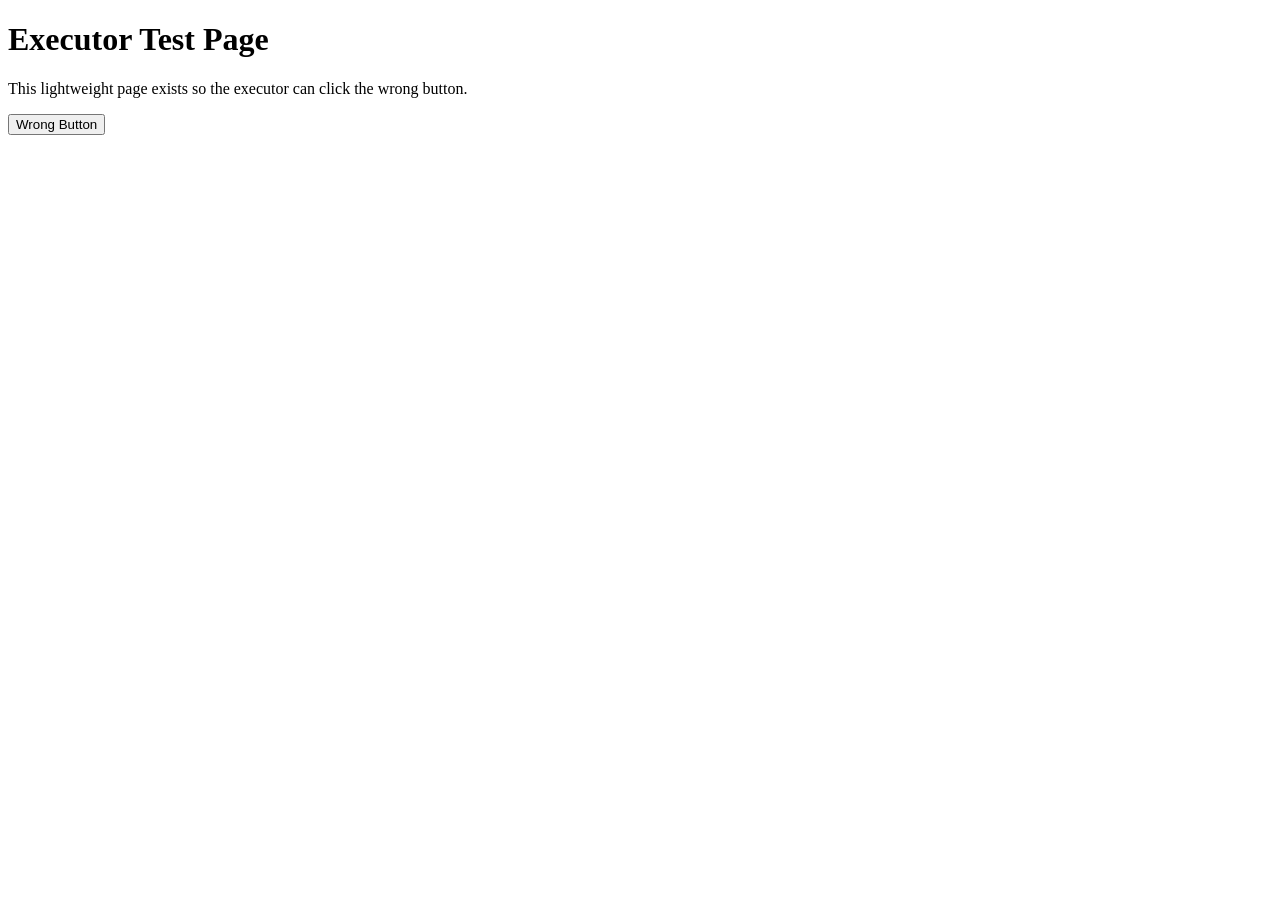
==== tool/executor/test_page/index.html @ 00ba37c7 "Execution initializes" ====
<!DOCTYPE html>
<html lang="en">
<head>
    <meta charset="UTF-8">
    <title>Executor Test Page</title>
</head>
<body>
    <h1>Executor Test Page</h1>
    <p>This lightweight page exists so the executor can click the wrong button.</p>
    <button id="wrong-button">Wrong Button</button>
</body>
</html>
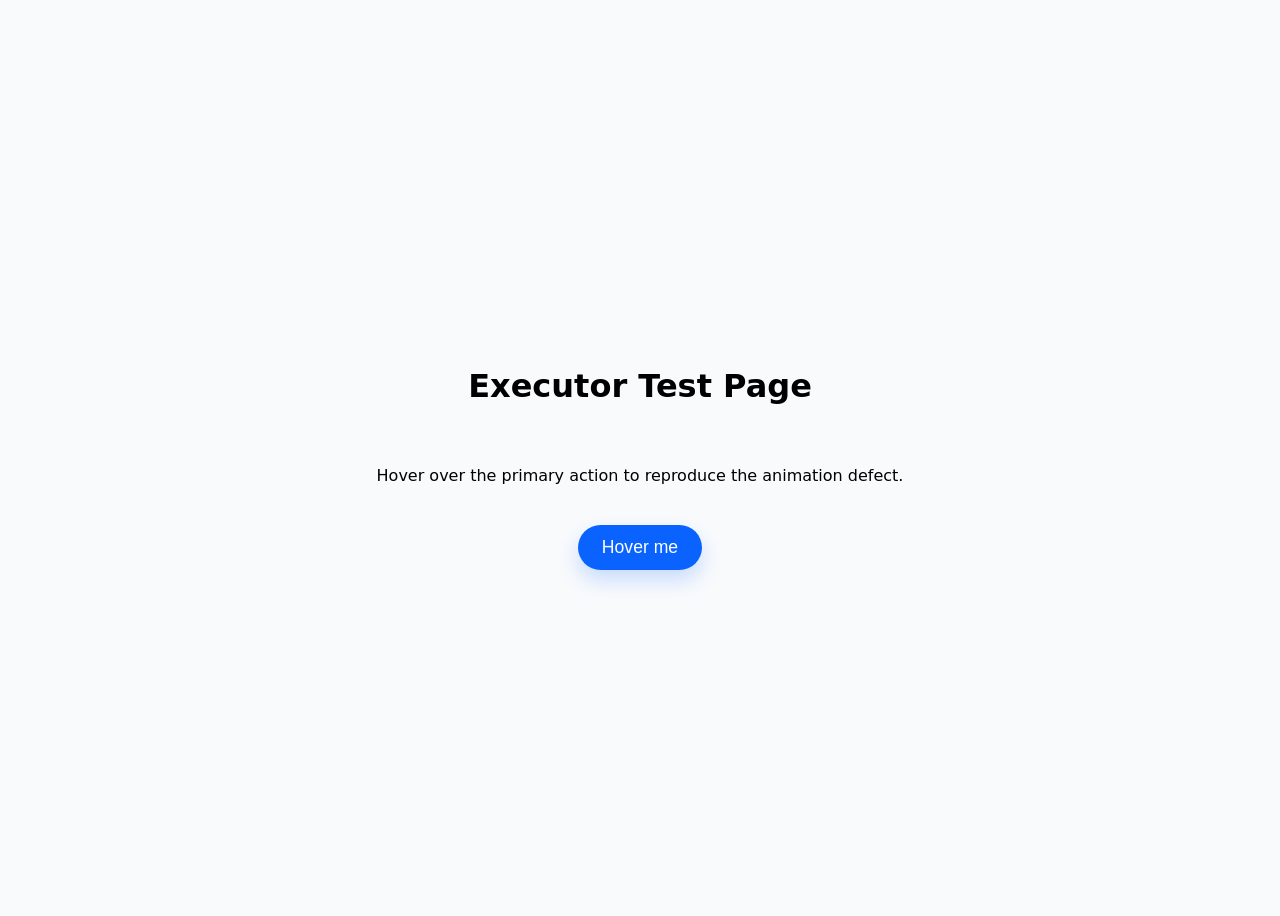
==== commit 18d0a4b4: "Execute endpoint in one endpoint that starts executes and closes the playwright server" ====
--- a/tool/executor/test_page/index.html
+++ b/tool/executor/test_page/index.html
@@ -3,10 +3,38 @@
 <head>
     <meta charset="UTF-8">
     <title>Executor Test Page</title>
+    <style>
+        body {
+            font-family: system-ui, sans-serif;
+            background: #f8fafc;
+            min-height: 100vh;
+            display: flex;
+            flex-direction: column;
+            align-items: center;
+            justify-content: center;
+            gap: 1.5rem;
+        }
+
+        .btn {
+            background: #0b63ff;
+            border: none;
+            color: #ffffff;
+            padding: 12px 24px;
+            font-size: 1.1rem;
+            border-radius: 999px;
+            cursor: pointer;
+            transition: transform 0.07s linear; /* intentionally too fast */
+            box-shadow: 0 10px 20px rgba(11, 99, 255, 0.2);
+        }
+
+        .btn:hover {
+            transform: scale(1.02);
+        }
+    </style>
 </head>
 <body>
     <h1>Executor Test Page</h1>
-    <p>This lightweight page exists so the executor can click the wrong button.</p>
-    <button id="wrong-button">Wrong Button</button>
+    <p>Hover over the primary action to reproduce the animation defect.</p>
+    <button data-testid="primary-btn" class="btn">Hover me</button>
 </body>
 </html>
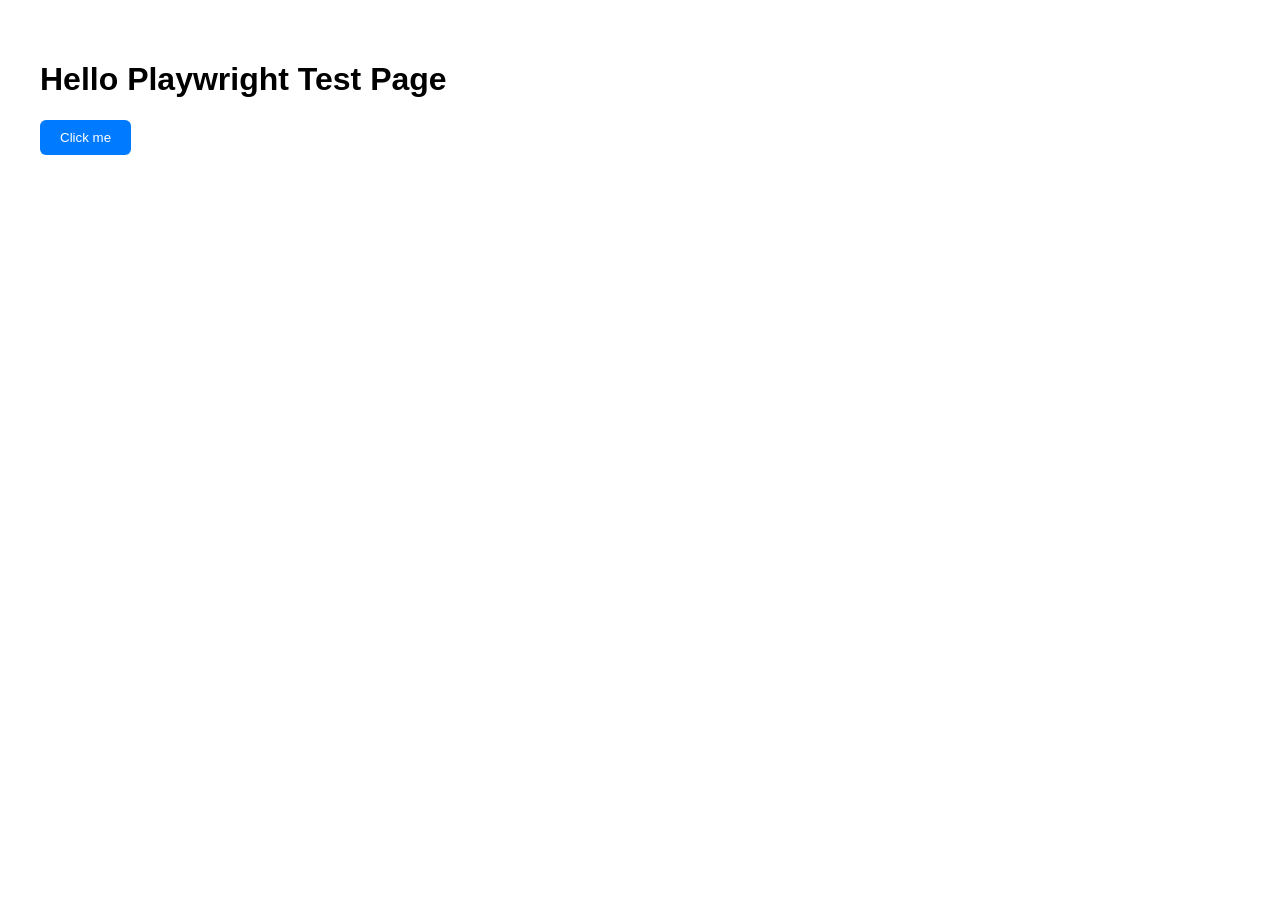
==== commit 4c1f6a20: "Working Single endpoint execute and tested files" ====
--- a/tool/executor/test_page/index.html
+++ b/tool/executor/test_page/index.html
@@ -1,40 +1,32 @@
 <!DOCTYPE html>
 <html lang="en">
 <head>
-    <meta charset="UTF-8">
-    <title>Executor Test Page</title>
-    <style>
-        body {
-            font-family: system-ui, sans-serif;
-            background: #f8fafc;
-            min-height: 100vh;
-            display: flex;
-            flex-direction: column;
-            align-items: center;
-            justify-content: center;
-            gap: 1.5rem;
-        }
-
-        .btn {
-            background: #0b63ff;
-            border: none;
-            color: #ffffff;
-            padding: 12px 24px;
-            font-size: 1.1rem;
-            border-radius: 999px;
-            cursor: pointer;
-            transition: transform 0.07s linear; /* intentionally too fast */
-            box-shadow: 0 10px 20px rgba(11, 99, 255, 0.2);
-        }
-
-        .btn:hover {
-            transform: scale(1.02);
-        }
-    </style>
+  <meta charset="UTF-8" />
+  <title>Hello Playwright Test</title>
+  <style>
+    body { font-family: sans-serif; padding: 2rem; }
+    button {
+      background-color: #007bff;
+      color: white;
+      border: none;
+      padding: 10px 20px;
+      border-radius: 6px;
+      cursor: pointer;
+    }
+  </style>
 </head>
 <body>
-    <h1>Executor Test Page</h1>
-    <p>Hover over the primary action to reproduce the animation defect.</p>
-    <button data-testid="primary-btn" class="btn">Hover me</button>
+  <h1>Hello Playwright Test Page</h1>
+  <button id="hello-btn">Click me</button>
+  <p id="output"></p>
+
+  <script>
+    const btn = document.getElementById("hello-btn");
+    const output = document.getElementById("output");
+
+    btn.addEventListener("click", () => {
+      output.textContent = "Hello Playwright!";
+    });
+  </script>
 </body>
 </html>
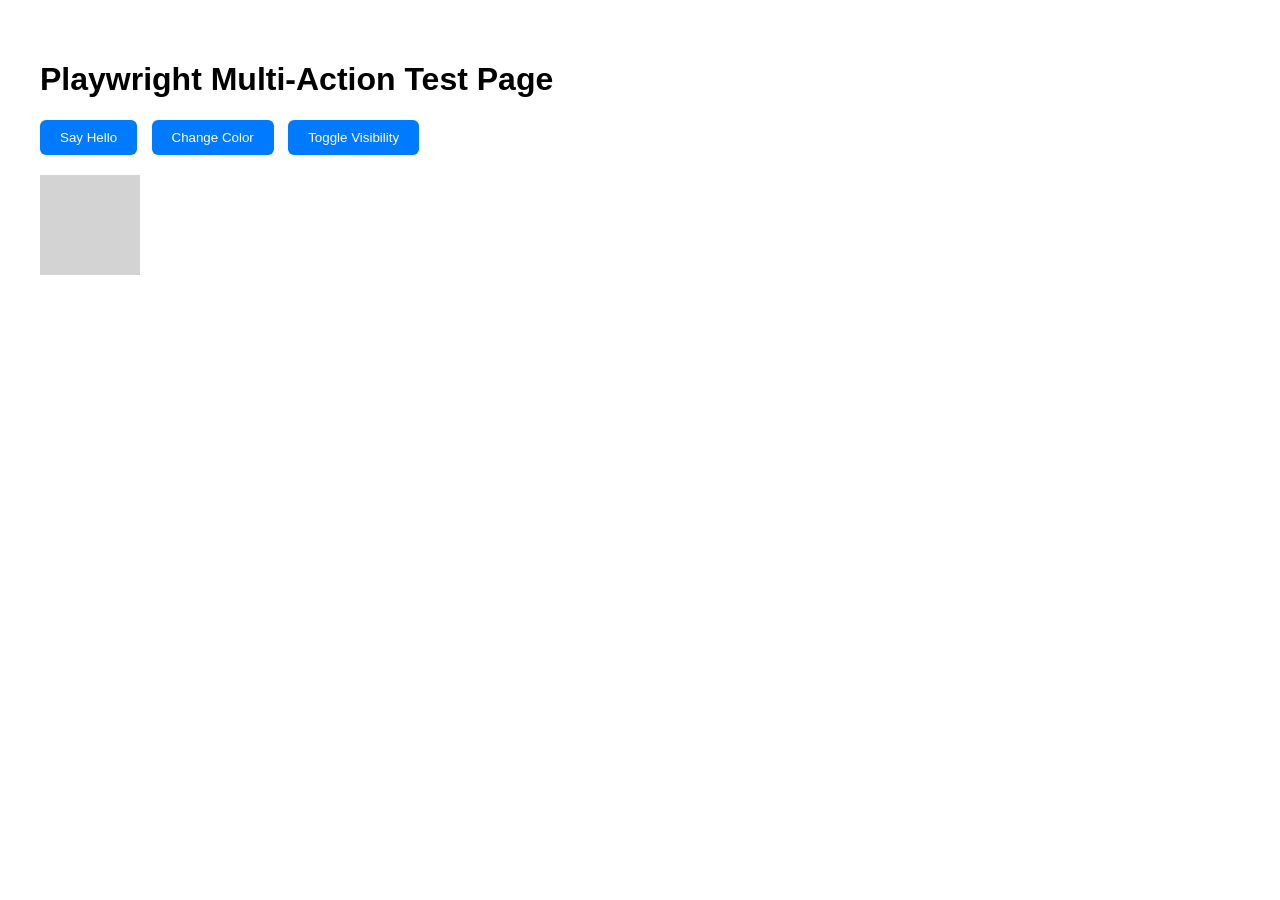
==== commit aa91fd44: "Screenshot before and 1 after every action" ====
--- a/tool/executor/test_page/index.html
+++ b/tool/executor/test_page/index.html
@@ -2,7 +2,7 @@
 <html lang="en">
 <head>
   <meta charset="UTF-8" />
-  <title>Hello Playwright Test</title>
+  <title>Multi-Action Demo</title>
   <style>
     body { font-family: sans-serif; padding: 2rem; }
     button {
@@ -12,20 +12,46 @@
       padding: 10px 20px;
       border-radius: 6px;
       cursor: pointer;
+      margin-right: 10px;
+    }
+    #color-box {
+      width: 100px;
+      height: 100px;
+      background: lightgray;
+      margin-top: 20px;
+      transition: background-color 0.2s ease;
     }
   </style>
 </head>
 <body>
-  <h1>Hello Playwright Test Page</h1>
-  <button id="hello-btn">Click me</button>
+  <h1>Playwright Multi-Action Test Page</h1>
+
+  <button id="btn1">Say Hello</button>
+  <button id="btn2">Change Color</button>
+  <button id="btn3">Toggle Visibility</button>
+
   <p id="output"></p>
+  <div id="color-box"></div>
 
   <script>
-    const btn = document.getElementById("hello-btn");
-    const output = document.getElementById("output");
+    const out = document.getElementById("output");
+    const box = document.getElementById("color-box");
+    const colors = ["red", "green", "blue", "orange"];
+    let visible = true;
+    let colorIndex = 0;
 
-    btn.addEventListener("click", () => {
-      output.textContent = "Hello Playwright!";
+    document.getElementById("btn1").addEventListener("click", () => {
+      out.textContent = "Hello Playwright!";
+    });
+
+    document.getElementById("btn2").addEventListener("click", () => {
+      colorIndex = (colorIndex + 1) % colors.length;
+      box.style.backgroundColor = colors[colorIndex];
+    });
+
+    document.getElementById("btn3").addEventListener("click", () => {
+      visible = !visible;
+      box.style.display = visible ? "block" : "none";
     });
   </script>
 </body>
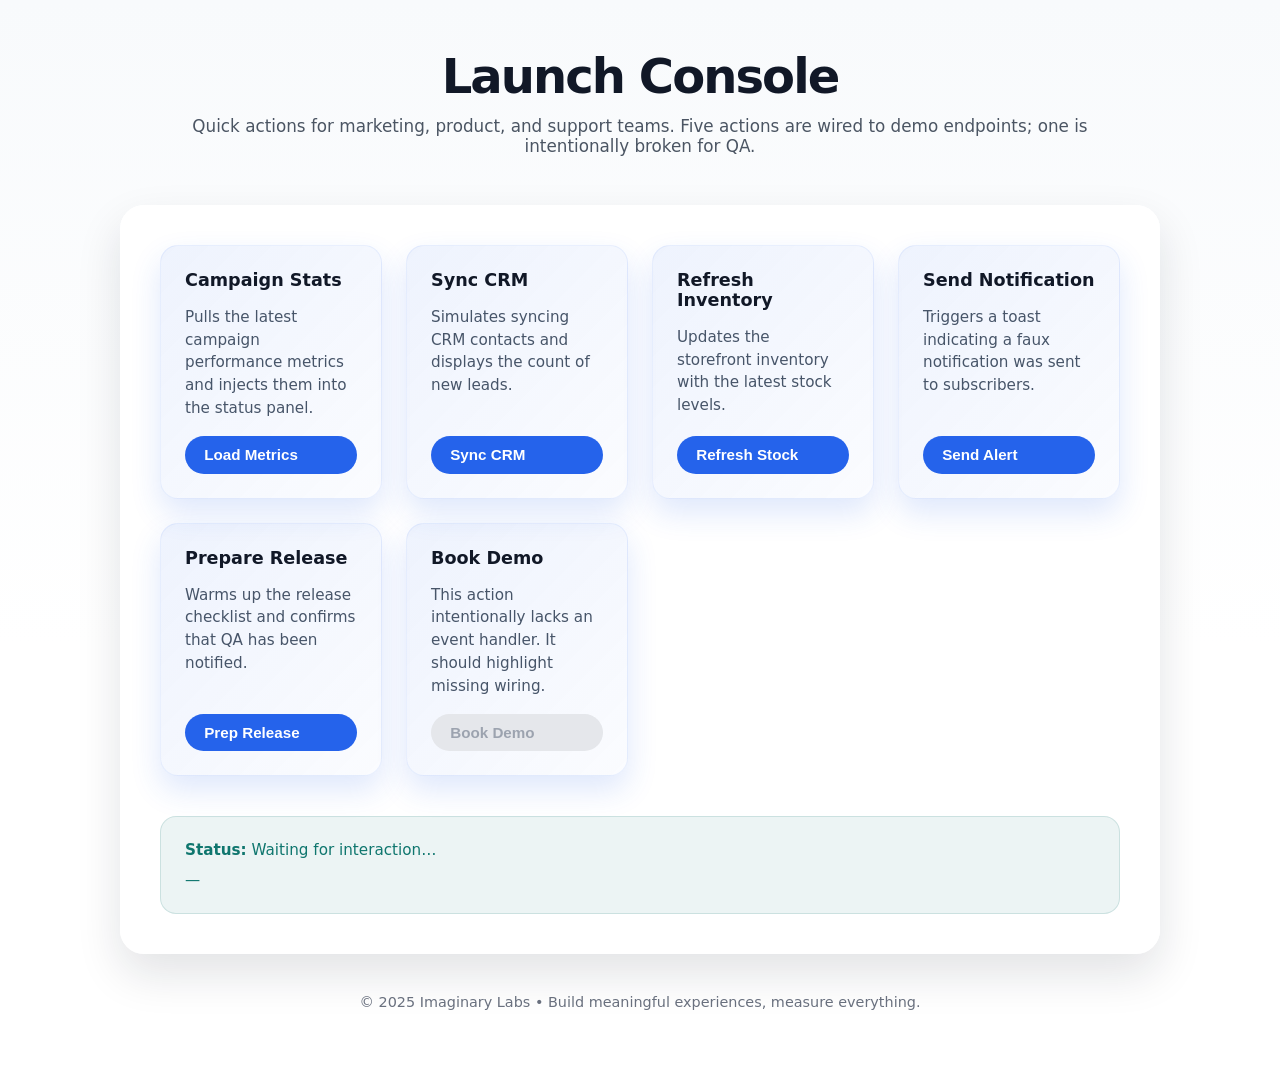
==== commit 4763242e: "Backend rewiring and ready to merge main to this branch" ====
--- a/tool/executor/test_page/index.html
+++ b/tool/executor/test_page/index.html
@@ -2,57 +2,254 @@
 <html lang="en">
 <head>
   <meta charset="UTF-8" />
-  <title>Multi-Action Demo</title>
+  <title>Product Control Center</title>
   <style>
-    body { font-family: sans-serif; padding: 2rem; }
-    button {
-      background-color: #007bff;
+    :root {
+      color-scheme: light dark;
+      font-family: "Inter", system-ui, sans-serif;
+      --primary: #2563eb;
+      --primary-dark: #1d4ed8;
+      --accent: #22c55e;
+      --neutral: #f8fafc;
+      --neutral-dark: #1f2937;
+    }
+
+    body {
+      margin: 0;
+      background: linear-gradient(180deg, var(--neutral) 0%, #ffffff 60%);
+      min-height: 100vh;
+      display: flex;
+      flex-direction: column;
+      align-items: center;
+      padding: 3rem 1.5rem 4rem;
+      color: #111827;
+    }
+
+    header {
+      max-width: 960px;
+      width: 100%;
+      margin-bottom: 2rem;
+      text-align: center;
+    }
+
+    header h1 {
+      margin: 0;
+      font-size: clamp(2rem, 4vw, 3rem);
+      letter-spacing: -0.04em;
+    }
+
+    header p {
+      margin-top: 0.75rem;
+      color: #4b5563;
+      font-size: 1.05rem;
+    }
+
+    .dashboard {
+      max-width: 960px;
+      width: 100%;
+      background: rgba(255, 255, 255, 0.92);
+      border-radius: 24px;
+      box-shadow:
+        0 20px 45px rgba(15, 23, 42, 0.12),
+        inset 0 1px 0 rgba(255, 255, 255, 0.6);
+      padding: 2.5rem;
+      backdrop-filter: blur(12px);
+    }
+
+    .button-grid {
+      display: grid;
+      grid-template-columns: repeat(auto-fit, minmax(180px, 1fr));
+      gap: 1.5rem;
+    }
+
+    .action-card {
+      background: linear-gradient(135deg, rgba(37, 99, 235, 0.08), rgba(37, 99, 235, 0.02));
+      border-radius: 18px;
+      padding: 1.5rem;
+      display: flex;
+      flex-direction: column;
+      justify-content: space-between;
+      gap: 1rem;
+      border: 1px solid rgba(37, 99, 235, 0.08);
+      box-shadow: 0 14px 30px rgba(37, 99, 235, 0.15);
+      min-height: 180px;
+    }
+
+    .action-card h3 {
+      margin: 0;
+      font-size: 1.1rem;
+    }
+
+    .action-card p {
+      margin: 0;
+      color: #475569;
+      font-size: 0.95rem;
+      line-height: 1.5;
+      flex-grow: 1;
+    }
+
+    .action-card button {
+      background: var(--primary);
       color: white;
       border: none;
-      padding: 10px 20px;
-      border-radius: 6px;
+      border-radius: 9999px;
+      padding: 0.65rem 1.2rem;
+      font-size: 0.95rem;
+      font-weight: 600;
       cursor: pointer;
-      margin-right: 10px;
-    }
-    #color-box {
-      width: 100px;
-      height: 100px;
-      background: lightgray;
-      margin-top: 20px;
-      transition: background-color 0.2s ease;
+      display: inline-flex;
+      align-items: center;
+      gap: 0.5rem;
+      transition: transform 160ms ease, box-shadow 160ms ease, background 160ms ease;
+    }
+
+    .action-card button:hover {
+      transform: translateY(-2px);
+      background: var(--primary-dark);
+      box-shadow: 0 12px 20px rgba(37, 99, 235, 0.25);
+    }
+
+    .action-card button.broken {
+      background: #e5e7eb;
+      color: #9ca3af;
+      cursor: not-allowed;
+      box-shadow: none;
+    }
+
+    .action-card button.broken:hover {
+      transform: none;
+      background: #e5e7eb;
+    }
+
+    footer {
+      margin-top: 2.5rem;
+      color: #6b7280;
+      font-size: 0.9rem;
+    }
+
+    #status-panel {
+      margin-top: 2.5rem;
+      background: rgba(15, 118, 110, 0.08);
+      border-radius: 16px;
+      padding: 1.5rem;
+      border: 1px solid rgba(15, 118, 110, 0.15);
+      color: #0f766e;
+      font-size: 0.95rem;
+      display: grid;
+      gap: 0.75rem;
+    }
+
+    #status-panel strong {
+      font-weight: 700;
     }
   </style>
 </head>
 <body>
-  <h1>Playwright Multi-Action Test Page</h1>
-
-  <button id="btn1">Say Hello</button>
-  <button id="btn2">Change Color</button>
-  <button id="btn3">Toggle Visibility</button>
-
-  <p id="output"></p>
-  <div id="color-box"></div>
+  <header>
+    <h1>Launch Console</h1>
+    <p>
+      Quick actions for marketing, product, and support teams. Five actions are wired to demo endpoints; one is intentionally broken for QA.
+    </p>
+  </header>
+
+  <main class="dashboard">
+    <section class="button-grid">
+      <article class="action-card">
+        <h3>Campaign Stats</h3>
+        <p>Pulls the latest campaign performance metrics and injects them into the status panel.</p>
+        <button id="btn-campaign" data-testid="btn-campaign">Load Metrics</button>
+      </article>
+
+      <article class="action-card">
+        <h3>Sync CRM</h3>
+        <p>Simulates syncing CRM contacts and displays the count of new leads.</p>
+        <button id="btn-crm" data-testid="btn-crm">Sync CRM</button>
+      </article>
+
+      <article class="action-card">
+        <h3>Refresh Inventory</h3>
+        <p>Updates the storefront inventory with the latest stock levels.</p>
+        <button id="btn-inventory" data-testid="btn-inventory">Refresh Stock</button>
+      </article>
+
+      <article class="action-card">
+        <h3>Send Notification</h3>
+        <p>Triggers a toast indicating a faux notification was sent to subscribers.</p>
+        <button id="btn-notify" data-testid="btn-notify">Send Alert</button>
+      </article>
+
+      <article class="action-card">
+        <h3>Prepare Release</h3>
+        <p>Warms up the release checklist and confirms that QA has been notified.</p>
+        <button id="btn-release" data-testid="btn-release">Prep Release</button>
+      </article>
+
+      <article class="action-card">
+        <h3>Book Demo</h3>
+        <p>This action intentionally lacks an event handler. It should highlight missing wiring.</p>
+        <button id="btn-demo" data-testid="btn-demo" class="broken">Book Demo</button>
+      </article>
+    </section>
+
+    <section id="status-panel" aria-live="polite">
+      <div><strong>Status:</strong> Waiting for interaction…</div>
+      <div id="status-detail">—</div>
+    </section>
+  </main>
+
+  <footer>
+    © 2025 Imaginary Labs • Build meaningful experiences, measure everything.
+  </footer>
 
   <script>
-    const out = document.getElementById("output");
-    const box = document.getElementById("color-box");
-    const colors = ["red", "green", "blue", "orange"];
-    let visible = true;
-    let colorIndex = 0;
-
-    document.getElementById("btn1").addEventListener("click", () => {
-      out.textContent = "Hello Playwright!";
-    });
-
-    document.getElementById("btn2").addEventListener("click", () => {
-      colorIndex = (colorIndex + 1) % colors.length;
-      box.style.backgroundColor = colors[colorIndex];
-    });
-
-    document.getElementById("btn3").addEventListener("click", () => {
-      visible = !visible;
-      box.style.display = visible ? "block" : "none";
-    });
+    const statusPanel = document.getElementById("status-panel");
+    const statusDetail = document.getElementById("status-detail");
+    const start = performance.now();
+
+    const updateStatus = (title, detail) => {
+      const since = Math.round(performance.now() - start);
+      statusPanel.children[0].innerHTML = `<strong>Status:</strong> ${title} <span style="opacity:0.6;">(${since} ms)</span>`;
+      statusDetail.textContent = detail;
+    };
+
+    document.getElementById("btn-campaign").addEventListener("click", () => {
+      const sessions = Math.floor(Math.random() * 1200 + 800);
+      const ctr = (Math.random() * 2 + 3).toFixed(2);
+      updateStatus("Campaign metrics refreshed", `Sessions: ${sessions.toLocaleString()} — CTR: ${ctr}%`);
+    });
+
+    document.getElementById("btn-crm").addEventListener("click", () => {
+      const leads = Math.floor(Math.random() * 25 + 10);
+      updateStatus("CRM synced", `${leads} new leads added to pipeline.`);
+    });
+
+    document.getElementById("btn-inventory").addEventListener("click", () => {
+      const variants = ["A7", "B3", "C9", "D12"];
+      const sku = variants[Math.floor(Math.random() * variants.length)];
+      updateStatus("Inventory refresh complete", `SKU ${sku} stock updated across regions.`);
+    });
+
+    document.getElementById("btn-notify").addEventListener("click", () => {
+      updateStatus("Notification sent", "Subscribers queued for the feature rollout announcement.");
+      const toast = document.createElement("div");
+      toast.textContent = "Push notification dispatched!";
+      toast.style.position = "fixed";
+      toast.style.bottom = "24px";
+      toast.style.right = "24px";
+      toast.style.background = "#111827";
+      toast.style.color = "white";
+      toast.style.padding = "0.75rem 1.2rem";
+      toast.style.borderRadius = "12px";
+      toast.style.boxShadow = "0 10px 25px rgba(17, 24, 39, 0.25)";
+      document.body.appendChild(toast);
+      setTimeout(() => toast.remove(), 2200);
+    });
+
+    document.getElementById("btn-release").addEventListener("click", () => {
+      updateStatus("Release checklist ready", "QA pinged • Staging snapshot created • Docs updated.");
+    });
+
+    // Intentionally broken button: no event listener for #btn-demo
   </script>
 </body>
 </html>
